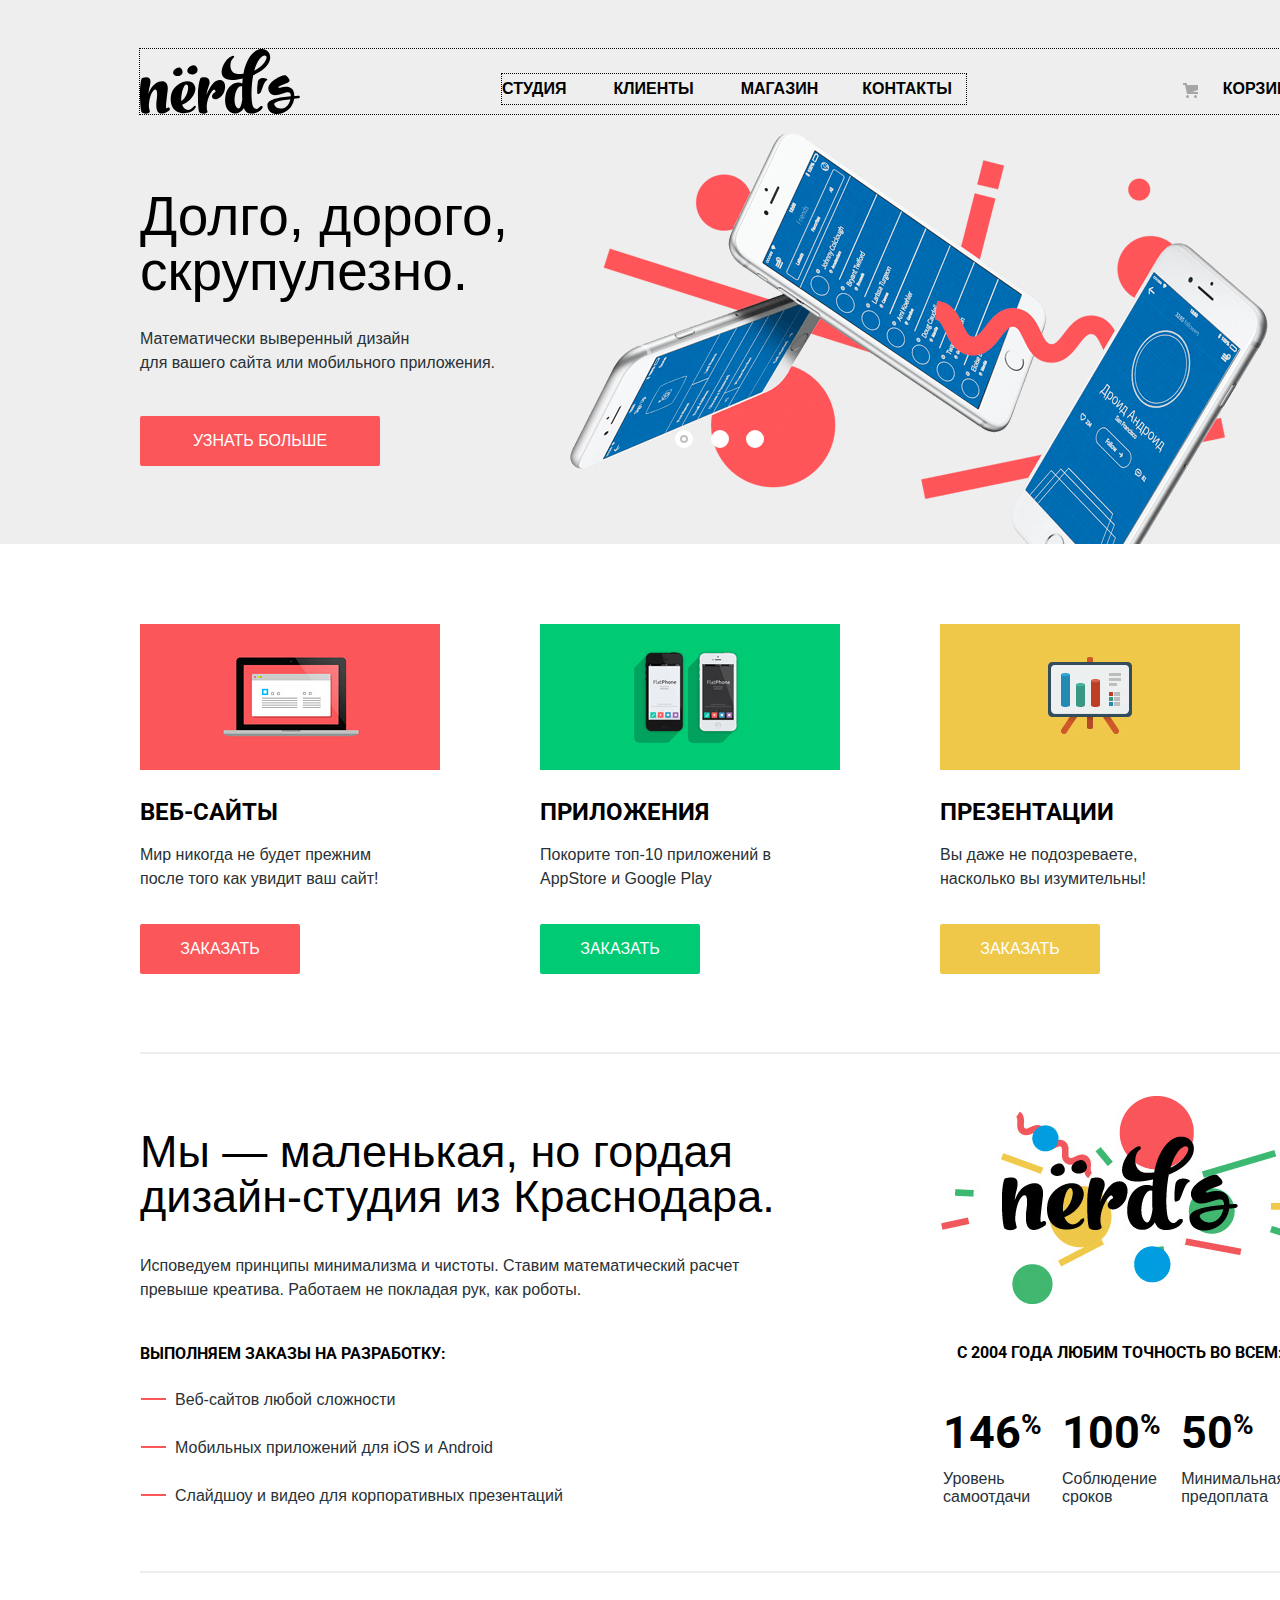
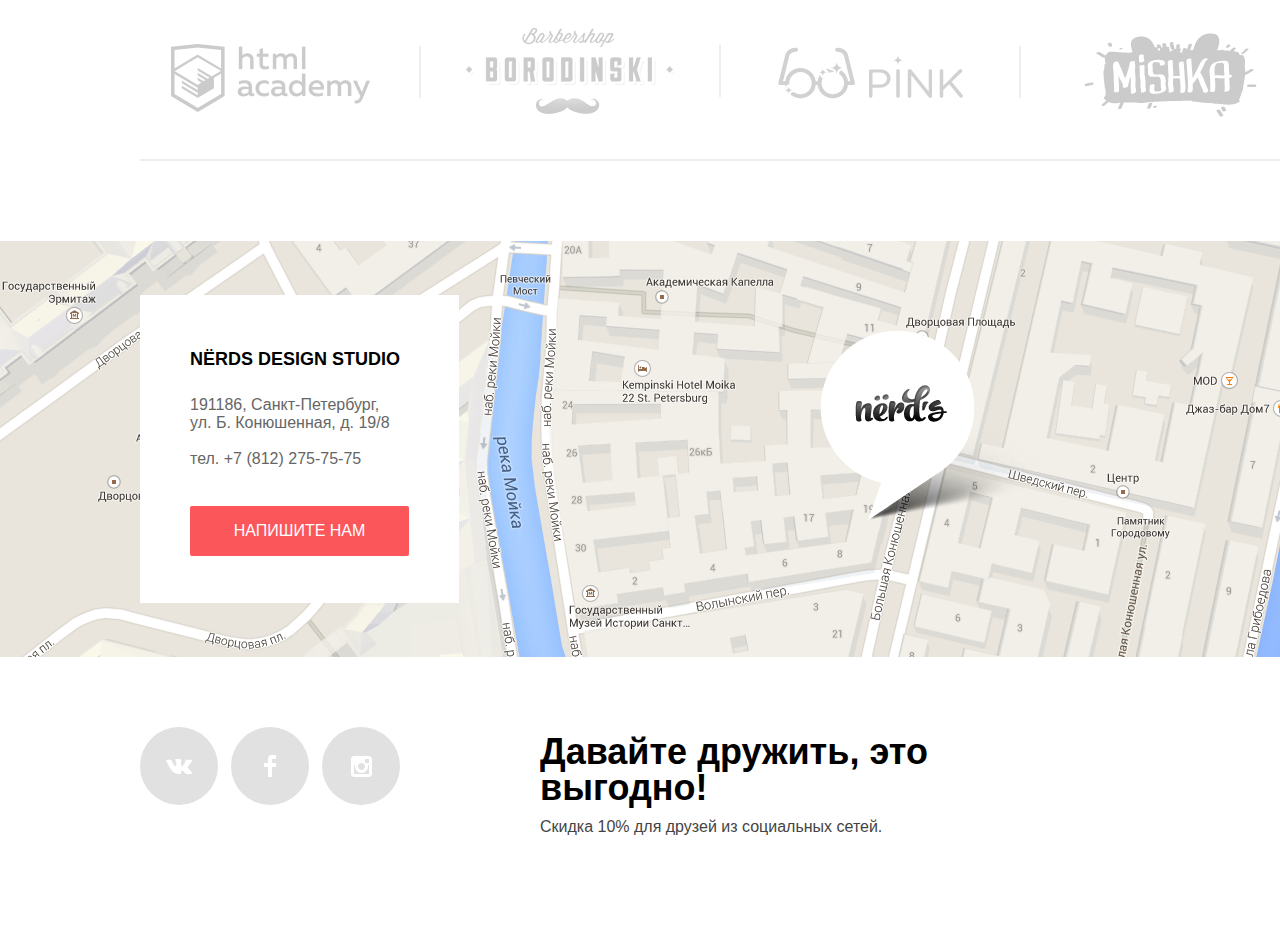
==== 140097-nerds-master/index.html @ 8134e1c3 "Декоративные элементы личного проекта" ====
<!DOCTYPE html>
<html lang="ru">
  <head>
    <meta charset="utf-8">
    <title>HTML Academy: Нёрдс</title>
    <link href="css/normalize.css" rel="stylesheet">
    <link href="css/style.css" rel="stylesheet">
    <link href="https://fonts.googleapis.com/css?family=Roboto:400,500,700&amp;subset=cyrillic" rel="stylesheet">
  </head>
  <body>
    <header class="main-header">
      <div class="container">
        <nav class="main-menu">
          <img class="logo" src="img/svg-nerds/nerds-logo.svg" width="160" height="65" alt="Логотип студии Нёрдс" title="Нёрдс - дизайн-студия из Краснодара">
          <ul class="main-menu-navigation">
            <li class="main-menu-item"><a href="about.html">Студия</a></li>
            <li class="main-menu-item"><a href="clients.html">Клиенты</a></li>
            <li class="main-menu-item"><a href="catalog.html">Магазин</a></li>
            <li class="main-menu-item"><a href="contacts.html">Контакты</a></li>
          </ul>
          <ul class="main-menu-cart">
            <li class="main-menu-item cart"><a href="cart.html">Корзина</a></li>
          </ul>
        </nav>
      </div>
    </header>
    <main class="main-content">
      <section class="features">
        <div class="container feature-container">
          <h1 class="visually-hidden">Особенности студии Нёрдс</h1>
          <input type="radio" id="btn-1" name="toggle" checked>
          <input type="radio" id="btn-2" name="toggle">
          <input type="radio" id="btn-3" name="toggle">
          <div class="slider-controls">
            <label for="btn-1"></label>
            <label for="btn-2"></label>
            <label for="btn-3"></label>
          </div>
          <div class="slides">
            <div class="feature-block">
              <div class="feature-item feature-item-1">
                <p class="feature-item-title">Долго, дорого, скрупулезно.</p>
                <p>Математически выверенный дизайн<br> для вашего сайта или мобильного приложения.</p>
                <a class="btn feature-btn" href="catalog.html">Узнать больше</a>
              </div>
            </div>
            <div class="feature-block">
               <div class="feature-item feature-item-2">
                <p class="feature-item-title">Любим математику как никто другой</p>
                <p>Никакого креатива, только математические формулы для расчета идеальных пропорций.</p>
                <a class="btn feature-btn" href="catalog.html">Узнать больше</a>
              </div>
            </div>
            <div class="feature-block">
              <div class="feature-item feature-item-3">
                <p class="feature-item-title">Только ночь, только хардкор</p>
                <p>Работать днем, как все? Мы против этого.<br> Ближе к полуночи работа только начинается.</p>
                <a class="btn feature-btn" href="catalog.html">Узнать больше</a>
              </div>
            </div>
          </div>
        </div>
      </section>
      <section class="products">
        <div class="container product-block">
          <h2 class="visually-hidden">Продукты студии Нёрдс</h2>
          <div class="product-item product-item-site">
            <img src="img/illustration-1.png" width="300" height="146" alt="Веб-сайты">
            <h3 class="title-3">Веб-сайты</h3>
            <p>Мир никогда не будет прежним после того как увидит ваш сайт!</p>
            <a class="btn order-btn order-site-btn" href="order.html">Заказать</a>
          </div>
          <div class="product-item product-item-app">
            <img src="img/illustration-2.png" width="300" height="146" alt="Приложения">
            <h3 class="title-3">Приложения</h3>
            <p>Покорите топ-10 приложений в AppStore и Google Play</p>
            <a class="btn order-btn order-app-btn" href="order.html">Заказать</a>
          </div>
          <div  class="product-item product-item-presentation">
            <img src="img/illustration-3.png" width="300" height="146" alt="Презентации">
            <h3 class="title-3">Презентации</h3>
            <p>Вы даже не подозреваете, насколько вы изумительны!</p>
            <a class="btn order-btn order-presentation-btn" href="order.html">Заказать</a>
          </div>
        </div>
        <div class="bottom-line"></div>
      </section>
      <section class="about-us">
        <div class="container about-us-block">
          <div class="about-us-description">
            <h2 class="title-2">Мы — маленькая, но гордая дизайн-студия из Краснодара.</h2>
            <p>Исповедуем принципы минимализма и чистоты. Ставим математический расчет превыше креатива.
            Работаем не покладая рук, как роботы.</p>
            <h3 class="title-about-us">Выполняем заказы на разработку:</h3>
            <ul class="abilities">
              <li class="ability-item">Веб-сайтов любой сложности</li>
              <li class="ability-item">Мобильных приложений для iOS и Android</li>
              <li class="ability-item">Слайдшоу и видео для корпоративных презентаций</li>
            </ul>
          </div>
          <div class="about-us-advantage">
            <img src="img/nerds-illustration.png" width="360" height="208" alt="Нёрдс - дизайн-студия из Краснодара" title="Нёрдс - дизайн-студия из Краснодара">
            <table class="advantages">
              <caption class="title-about-us">С 2004 года любим точность во всем:</caption>
              <tr class="advantage-percent">
                <th class="advantage-percent-item">146<sup>%</sup></th>
                <th class="advantage-percent-item">100<sup>%</sup></th>
                <th class="advantage-percent-item">50<sup>%</sup></th>
              </tr>
              <tr class="advantage-percent">
                <td class="advantage-percent-title">Уровень самоотдачи</td>
                <td class="advantage-percent-title">Соблюдение сроков</td>
                <td class="advantage-percent-title">Минимальная предоплата</td>
              </tr>
            </table>
          </div>
        </div>
        <div class="bottom-line"></div>
      </section>
      <section class="partners">
        <div class="container">
          <h2 class="visually-hidden">Партнеры студии Нёрдс</h2>
          <ul class="partners-block">
            <li class="partner-1"><a href="https://htmlacademy.ru/intensive/htmlcss"><img src="img/logo-1.png" width="199" height="68" alt="Логотип HTML Академии" title="HTML Академия"></a></li>
            <li class="partner-2"><a href="#"><img src="img/logo-2.png" width="209" height="90" alt="Логотип Барбершопа Бородинский" title="Барбершоп Бородинский"></a></li>
            <li class="partner-3"><a href="#"><img src="img/logo-3.png" width="185" height="52" alt="Логотип проекта PiNK" title="Яркий мир вместе с PiNK"></a></li>
            <li class="partner-4"><a href="#"><img src="img/logo-4.png" width="173" height="84" alt="Логотип магазина игрушек Mishka" title="Магазин игрушек Mishka"></a></li>
          </ul>
        </div>
        <div class="bottom-line last-bottom-line"></div>
      </section>
      <section class="map">
        <h2 class="visually-hidden">Местонахождение студии Нёрдс</h2>
        <img src="img/map.png" width="1440" height="416" alt="Студия Нёрдс на карте города">
        <div class="writetous">
          <div class="writetous-container">
            <p>Nёrds design studio</p>
            <p>191186, Санкт-Петербург,<br> ул. Б. Конюшенная, д. 19/8</p>
            <p>тел. +7 (812) 275-75-75</p>
            <a class="btn writetous-btn" href="writetous.html">Напишите нам</a>
          </div>
        </div>
      </section>
      <section class="writetous-modal">
        <div class="writetous-modal-container">
          <button class="close-btn"></button>
          <h2 class="title-2 writetous-modal-title">Напишите нам</h2>
          <form class="modal-user-form" action="/echo" method="post">
            <label class="userdata" for="username-field">Ваше имя:</label>
            <label class="userdata" for="e-mail-field">Ваш e-mail:</label>
            <div class="text-fields">
              <input class="userdata-text" type="text" name="username" id="username-field" placeholder="Представьтесь, пожалуйста">
              <input class="userdata-text" type="text" name="e-mail" id="e-mail-field" placeholder="Для отправки ответа">
            </div>
            <label class="userdata" for="message-field">Текст письма:</label>
            <textarea class="message-text" name="usertext" rows="5" id="message-field" placeholder="В свободной форме"></textarea>
            <button class="btn btn-form" type="button">Отправить</button>
          </form>
        </div>
      </section>
    </main>
    <footer class="main-footer">
      <div class="container">
        <div class="footer-container">
          <ul class="social">
            <li><a class="social-btn social-btn-vk" href="https://vk.com"><span class="visually-hidden">Вконтакте</span></a></li>
            <li><a class="social-btn social-btn-fb" href="https://facebook.com"><span class="visually-hidden">Фейсбук</span></a></li>
            <li><a class="social-btn social-btn-insta" href="https://www.instagram.com/"><span class="visually-hidden">Инстаграм</span></a></li>
          </ul>
          <div class="friendship">
            <span>Давайте дружить, это выгодно!</span>
            <span>Скидка 10% для друзей из социальных сетей.</span>
          </div>
        </div>
      </div>
    </footer>
  </body>
</html>
---- 140097-nerds-master/css/style.css ----
html {
  box-sizing: border-box;
  margin: 0 auto;
}

*, *:before, *:after {
  box-sizing: inherit;
}

html,
body {
  width: 1440px;
  min-width: 1200px;
  font-size: 16px;
  line-height: 24px;
  font-family: "Roboto Regular", "Arial", sans-serif;
  font-weight: normal;
  color: #283136;
  background-color: #ffffff;
}

a {
  font-weight: bold;
  color: #000000;
  text-decoration: none;
  text-transform: uppercase;
}

/*img {
  max-width: 100%;
  height: auto;
}*/

.container {
  width: 1200px;
  margin: 0 auto;
  padding: 0 20px;
}

.main-header {
  display: flex;
  justify-content: center;
  background-color: #eeeeee;
}

.logo:hover {
  opacity: 0.8;
}

.logo:active {
  opacity: 0.3;
}

.main-menu {
  display: flex;
  justify-content: flex-start;
  align-items: center;
  width: 1160px;
  margin: 0;
  margin-top: 49px;
  padding: 0;
  font-size: 16px;
  line-height: 30px;
  font-family: "Roboto Medium", "Arial", sans-serif;
  font-weight: normal;
  color: #000000;
  outline: 1px dotted black;
}

.main-menu-navigation {
  display: flex;
  justify-content: flex-start;
  width: 600px;
  margin: 0;
  margin-top: 14px;
  margin-left: 202px;
  padding: 0;
  outline: 1px dotted black;
}

.main-menu-navigation li {
  margin-right: 47px;
}

.main-menu-navigation li:nth-child(3) {
  margin-right: 44px;
}

.main-menu-navigation li:last-child {
  margin-left: 0;
  margin-right: 0;
}

.main-menu-cart {
  display: flex;
  justify-content: flex-end;
  width: 115px;
  margin: 0;
  margin-top: 14px;
  margin-left: 245px;
  padding: 0;
}

.cart {
  position: relative;
}

.cart::before {
  content: "";
  position: absolute;
  width: 16px;
  height: 16px;
  left: -40px;
  top: 9px;
  background-image: url("../img/svg-nerds/cart-icon.svg");
  background-repeat: no-repeat;
}

.main-menu-item {
  list-style: none;
}

.main-menu-item a:hover {
  color: #fb565a;
}

.main-menu-item a:active {
  color: #000000;
  opacity: 0.3;
}

.current-menu-item {
  border-bottom: 2px solid #fb565a;
  padding-bottom: 4px;
  box-sizing: border-box;
}

.features {
  display: flex;
  height: 430px;
  background-color: #eeeeee;
}

.btn {
  display: inline-block;
  font-size: 16px;
  line-height: 18px;
  font-family: "Roboto Medium", "Arial", sans-serif;
  font-weight: normal;
  text-align: center;
  vertical-align: middle;
  color: #ffffff;
  border-radius: 2px;
  padding: 16px 0;
  cursor: pointer;
}

.feature-btn {
  width: 240px;
  height: 50px;
  background-color: #fb565a;
}

.feature-btn:hover {
  background-color: #e74246;
}

.feature-btn:active {
  color: rgba(255, 255, 255, 0.302);
  background-color: #d7373b;
  box-shadow: inset 0 3px 0 0 rgba(0, 1, 1, 0.1);
}

.feature-item {
  height: 280px;
  margin-top: 75px;
}

.feature-item-1 {
  width: 380px;
}

.feature-item-2 {
  width: 530px;
}

.feature-item-3 {
  width: 460px;
}

.feature-item-2 p:nth-child(2) {
  padding-right: 90px;
}

.feature-item p:nth-child(2) {
  margin-bottom: 41px;
}

.feature-item-title {
  font-size: 55px;
  line-height: 55px;
  font-family: "Roboto Medium", "Arial", sans-serif;
  font-weight: normal;
  color: #000000;
  text-align: left;
  margin-bottom: 28px;
}

.feature-container {
  position: relative;
  width: 1200px;
  height: 430px;
  margin: 0 auto;
}

.feature-container input[type=radio] {
    position: absolute;
    opacity: 0;
}

.slider-controls {
  display: flex;
  justify-content: space-between;
  position: absolute;
  left: 555px;
  top: 316px;
  width: 89px;
  height: 18px;
  margin: 0 auto;
  z-index: 1000;
}

.slider-controls label{
  display: inline-block;
  width: 18px;
  height: 18px;
  padding: 0;
  background-color: #ffffff;
  border: 5px solid white;
  border-radius: 50%;
  cursor: pointer;
}

#btn-1:checked ~ .slider-controls label[for="btn-1"],
#btn-2:checked ~ .slider-controls label[for="btn-2"],
#btn-3:checked ~ .slider-controls label[for="btn-3"] {
  background-color: #c1c1c1;
}

#btn-1:checked ~ .slider-controls label,
#btn-2:checked ~ .slider-controls label,
#btn-3:checked ~ .slider-controls label {
  position: relative;
}

#btn-1:checked ~ .slider-controls label::after,
#btn-2:checked ~ .slider-controls label::after,
#btn-3:checked ~ .slider-controls label::after {
  content: "";
  position: absolute;
  top: 25%;
  left: 25%;
  width: 4px;
  height: 4px;
  background-color: #ffffff;
  border-radius: 50%;
}

.slider-controls .active {
  background-color: #c1c1c1;
}

.feature-block {
  position: absolute;
  top: 0;
  left: 0;
  width: 100%;
  height: 100%;
  padding: 0 20px;
  overflow: hidden;
}

.feature-block {
  display: none;
}

#btn-1:checked ~ .slides .feature-block:nth-child(1) {
  display: block;
}

#btn-2:checked ~ .slides .feature-block:nth-child(2) {
  display: block;
}

#btn-3:checked ~ .slides .feature-block:nth-child(3) {
  display: block;
}

.feature-block:nth-child(1) {
  background-image: url("../img/slide1.png");
  background-position: 450px 18px;
  background-repeat: no-repeat;
}

.feature-block:nth-child(2) {
  background-image: url("../img/slide2.png");
  background-position: 515px 0;
  background-repeat: no-repeat;
}

.feature-block:nth-child(3) {
  background-image: url("../img/slide3.png");
  background-position: 420px 18px;
  background-repeat: no-repeat;
}

.products,
.about-us,
.partners,
.map,
.main-footer {
  width: 100%;
  background-color: #ffffff;
}

.products {
  margin-top: 80px;
}

.product-block {
  display: flex;
  justify-content: space-between;
  margin-bottom: 80px;
}

.product-item {
  width: 360px;
  height: 348px;
}

.product-item .title-3 {
  margin-top: 20px;
  margin-bottom: 10px;
}

.product-item p {
  max-width: 260px;
  margin-bottom: 33px;
}

.order-btn {
  width: 160px;
  height: 50px;
}

.order-site-btn {
  background-color: #fb565a;
}

.order-site-btn:hover {
  background-color: #e74246;
}

.order-site-btn:active {
  color: rgba(255, 255, 255, 0.302);
  background-color: #d7373b;
  box-shadow: inset 0 3px 0 0 rgba(0, 1, 1, 0.1);
}

.order-app-btn {
  background-color: #00ca74;
}

.order-app-btn:hover {
  background-color: #00bc6c;
}

.order-app-btn:active {
  color: rgba(255, 255, 255, 0.302);
  background-color: #00aa62;
  box-shadow: inset 0 3px 0 0 rgba(0, 1, 1, 0.1);
}

.order-presentation-btn {
  background-color: #efc84a;
}

.order-presentation-btn:hover {
  background-color: #eab534;
}

.order-presentation-btn:active {
  color: rgba(255, 255, 255, 0.302);
  background-color: #e5a722;
  box-shadow: inset 0 3px 0 0 rgba(0, 1, 1, 0.1);
}

.bottom-line {
  width: 1160px;
  height: 2px;
  margin-left: auto;
  margin-right: auto;
  background-color: #eeeeee;
}

.about-us-block {
  display: flex;
  justify-content: space-between;
  padding-bottom: 60px;
}

.about-us-description {
  width: 660px;
  margin-top: 38px;
}

.about-us-description .title-2 {
  margin-bottom: 35px;
}

.about-us-description p {
  margin-bottom: 40px;
}

.abilities {
  display: flex;
  justify-content: space-between;
  flex-direction: column;
  width: 435px;
  min-height: 120px;
  padding: 0;
  margin: 0;
  margin-top: 22px;
}

.about-us-advantage {
  width: 360px;
  height: 415px;
  margin-top: 42px;
}

.ability-item {
  position: relative;
  width: 430px;
  padding-left: 35px;
  list-style: none;
}

.ability-item::before {
  content: "";
  position: absolute;
  left: 1px;
  top: 10px;
  width: 25px;
  height: 2px;
  background-color: #fb565a;
}

.advantages {
  width: 360px;
  min-height: 100px;
  margin-top: 30px;
}

caption.title-about-us {
  margin-bottom: 60px;
}

.advantage-percent-item {
  width: 120px;
  text-align: left;
  vertical-align: top;
  font-size: 45px;
  line-height: 10.06px;
  font-family: "Roboto", "Arial", sans-serif;
  font-weight: bold;
  color: #000000;
}

.advantage-percent-item sup {
  font-size: 28px;
}

.advantage-percent-title {
  line-height: 18px;
  color: #283136;
}

.partners-block {
  display: flex;
  justify-content: space-between;
  align-items: center;
  width: 1160px;
  min-height: 100px;
  padding: 0;
  margin: 0;
  margin-top: 53px;
  margin-bottom: 33px;
  list-style: none;
}

.partners-block li {
  position: relative;
  width: 260px;
  min-height: 95px;
  text-align: center;
}

.partners-block a {
  opacity: 0.2;
}

.partner-1 {
  padding-top: 15px;
}

.partner-2 {
  padding-top: 0;
}

.partner-3 {
  padding-top: 18px;
}

.partner-4 {
  padding-top: 5px;
}

.partners-block li[class^="partner-"]:not(:last-child)::after {
  content: "";
  position: absolute;
  top: 17px;
  right: -21px;
  width: 2px;
  height: 52px;
  background-color: #eeeeee;
}

.partners-block a:hover {
  opacity: 1;
}

.partners-block a:active {
  opacity: 0.1;
}

.last-bottom-line {
  margin-bottom: 80px;
}

.title-1 {
  font-size: 55px;
  line-height: 55px;
  font-family: "Roboto Medium", "Arial", sans-serif;
  font-weight: normal;
  color: #000000;
}

.title-2 {
  font-size: 45px;
  line-height: 45px;
  font-family: "Roboto Medium", "Arial", sans-serif;
  font-weight: normal;
  color: #000000;
}

.title-about-us {
  font-size: 16px;
  line-height: 24px;
  font-family: "Roboto", "Arial", sans-serif;
  font-weight: bold;
  color: #000000;
  text-transform: uppercase;
}

.map {
  position: relative;
}

.map::before {
  content: "";
  position: absolute;
  left: 820px;
  top: 89px;
  width: 231px;
  height: 190px;
  background-image: url("../img/map-marker.png");
  background-repeat: no-repeat;
}

.writetous {
  width: 319px;
  min-height: 308px;
  position: absolute;
  top: 54px;
  left: 140px;
  background-color: #ffffff;
}

.writetous-container {
  width: 219px;
  margin: 0 auto;
  padding: 0;
  text-align: left;
}

.writetous p,
.catalog-item-description p {
  font-family: "Roboto Regular", "Arial", sans-serif;
  line-height: 18px;
  color: #666666;
}

.writetous-container p:first-child {
  margin-top: 49px;
  font-size: 18px;
  line-height: 30px;
  font-weight: bold;
  color: #000000;
  text-transform: uppercase;
}

.writetous-container p:nth-child(2) {
  margin-top: 22px;
}

.writetous-container p:nth-child(3) {
  margin-top: 18px;
}

a.writetous-btn {
  width: 219px;
  height: 50px;
  margin-top: 22px;
  background-color: #fb565a;
}

a.writetous-btn:hover {
  background-color: #e74246;
}

a.writetous-btn:active {
  color: rgba(255, 255, 255, 0.302);
  background-color: #d7373b;
  box-shadow: inset 0 3px 0 0 rgba(0, 1, 1, 0.1);
}

.writetous-modal {
  display: none;
  position: fixed;
  left: 240px;
  top: 5%;
  width: 960px;
  min-height: 590px;
  margin: 0 auto;
  padding: 0;
  background-color: #ffffff;
  box-shadow: 0 20px 60px 0 rgba(0, 1, 1, 0.75);
}

.display-modal {
  display:block;
}

.writetous-modal-container {
  position: relative;
  display: flex;
  justify-content: flex-start;
  flex-direction: column;
  width: 760px;
  min-height: 590px;
  padding: 0;
  margin: 0 auto;
  margin-top: 10px;
}

.writetous-modal-container .modal-user-form {
  padding: 0;
  margin: 0;
}

.writetous-modal-title {
  padding: 0;
  margin: 0;
  margin-top: 65px;
}

.close-btn {
  position: absolute;
  top: 78px;
  right: -10px;
  width: 21px;
  height: 21px;
  font-size: 0;
  background-color: transparent;
  border: 0;
  cursor: pointer;
  background-image: url("../img/svg-nerds/close-cross.svg");
  background-position: 50% 50%;
  background-repeat: no-repeat;
  opacity: 0.3;
}

.close-btn:hover {
  opacity: 1;
}

.close-btn:active {
  opacity: 0.1;
}

.userdata {
  display: inline-block;
  width: 360px;
  padding: 0;
  margin: 0;
  margin-top: 43px;
  line-height: 18px;
  font-weight: bold;
  color: #000000;
}

.userdata:first-child {
  margin-right: 36px;
}

.userdata:nth-of-type(3) {
  margin-top: 35px;
}

.message-text,
.userdata-text {
  padding: 0;
  margin: 0;
  margin-top: 6px;
  padding: 12px;
  border: 2px solid #d7dcde;
}

.message-text:hover,
.userdata-text:hover {
  border: 2px solid #b4b9bb;
}

.message-text:focus,
.userdata-text:focus {
  line-height: 18px;
  color: #000000;
  outline: none;
  border: 2px solid #000000;
}

.message-text:invalid,
.userdata-text:invalid {
  line-height: 18px;
  color: #e74246;
  border: 2px solid #e74246;
}

.text-fields {
  display: flex;
  justify-content: space-between;
}

.userdata-text {
  width: 360px;
  height: 50px;
}

.message-text {
  width: 760px;
  height: 118px;
}

.btn-form {
  width: 260px;
  height: 50px;
  margin-top: 42px;
  text-transform: uppercase;
  background-color: #fb565a;
  border: 0;
}

.btn-form:hover {
  background-color: #e74246;
}

.btn-form:active {
  color: rgba(255, 255, 255, 0.302);
  background-color: #d7373b;
  box-shadow: inset 0 3px 0 0 rgba(0, 1, 1, 0.1);
}

.main-footer {
  min-height: 217px;
}

.footer-container {
  display: flex;
  justify-content: space-between;
  width: 960px;
  min-height: 155px;
  margin-top: 52px;
  padding: 0;
}

.social {
  display: flex;
  justify-content: space-between;
  width: 260px;
  min-height: 75px;
  margin-top: 11px;
  padding-left: 0;
  list-style: none;
}

.social-btn {
  display: inline-block;
  width: 78px;
  height: 78px;
  border-radius: 50%;
  background-color: #e1e1e1;
  background-repeat: no-repeat;
  background-position: 50% 50%;
}

.social-btn:hover {
  background-color: #e74246;
}

.social-btn:active {
  background-color: #d7373b;
  box-shadow: inset 0 3px 0 0 rgba(0, 1, 1, 0.1);
}

.social-btn-vk {
  background-image: url("../img/svg-nerds/vk-icon.svg");
}

.social-btn-vk:active {
  background-image: url("../img/svg-nerds/vk-icon-active.svg");
}

.social-btn-fb {
  background-image: url("../img/svg-nerds/fb-icon.svg");
}

.social-btn-fb:active {
  background-image: url("../img/svg-nerds/fb-icon-active.svg");
}

.social-btn-insta {
  background-image: url("../img/svg-nerds/insta-icon.svg");
}

.social-btn-insta:active {
  background-image: url("../img/svg-nerds/insta-icon-active.svg");
}

.friendship {
  display: flex;
  flex-direction: column;
  justify-content: flex-start;
  width: 560px;
  min-height: 75px;
}

.friendship span:first-child {
  margin-top: 18px;
  font-size: 36px;
  line-height: 36px;
  font-weight: bold;
  color: #000000;
}

.friendship span:last-child {
  margin-top: 10px;
  line-height: 22px;
  color: #444444;
}

.catalog-title {
  display: flex;
  justify-content: center;
  width: 100%;
  height: 235px;
  padding-top: 31px;
  background-color: #eeeeee;
}

.catalog-container {
  display: flex;
  justify-content: space-between;
  margin-bottom: 60px;
}

.filters {
  width: 260px;
  height: 800px;
  margin-top: 35px;
  padding: 0;
}

.range-filter {
  width: 261px;
  margin: 50px auto;
}

.range-controls {
  position: relative;
  height: 81px;
  padding-top: 39px;
  padding-right: 21px;
  padding-left: 20px;
  margin-bottom: 14px;
  border-radius: 2px;
  background: #eeeeee;
}

.range-controls .scale {
  height: 2px;
  background: #d7dcde;
}

.range-controls .bar {
  width: 152px;
  height: 2px;
  background: #00ca74;
}

.range-controls .toggle {
  position: absolute;
  top: 30px;
  left: 0px;
  width: 20px;
  height: 20px;
  cursor: pointer;
  border: 8px solid #ffffff;
  border-radius: 50%;
  background-color: #ababab;
  box-shadow: 0 2px 1px 0 #cfcfcf;
}

.range-controls .toggle-min {
  left: 18px;
}

.range-controls .toggle-max {
  left: 160px;
}

.price-controls {
  font-size: 0;
}

.price-controls label {
  display: inline-block;
  width: 50%;
  font-size: 16px;
  text-transform: uppercase;
}

.max-price {
  text-align: right;
}

.price-controls input {
  font-family: "Roboto Regular", "Arial", sans-serif;
  font-size: 16px;
  line-height: 22px;
  width: 80px;
  margin-left: 10px;
  padding: 8px 10px;
  text-align: center;
  color: #283136;
  border: none;
  border-radius: 2px;
  background: #eeeeee;
}

.layouts {
  display: flex;
  flex-direction: column;
  justify-content: space-between;
  min-height: 105px;
  padding: 0;
  margin: 0;
  margin-bottom: 40px;
}

.layouts label {
  position: relative;
}

.layouts label:hover {
  color: #000000;
}

.layouts label::before {
  content: "";
  position: absolute;
  top: 0;
  left: -35px;
  width: 25px;
  height: 25px;
  margin: 0;
  padding: 0;
  background-image: url("../img/svg-nerds/radio-off.svg");
  background-repeat: no-repeat;
  background-position: 50% 50%;
  cursor: pointer;
  opacity: 0.4;
}

.layouts label:hover::before,
.layouts input[type=radio]:checked ~ label[for="adaptive-layout"]:hover::before,
.layouts input[type=radio]:checked ~ label[for="fixed-layout"]:hover::before,
.layouts input[type=radio]:checked ~ label[for="rubbery-layout"]:hover::before {
  opacity: 1;
}

.layouts label.disabled::before,
.layouts label.disabled:hover::before,
.layouts-features label.disabled::before,
.layouts-features label.disabled:hover::before {
  opacity: 0.1;
}

.layouts input[type=radio] {
  position: absolute;
  opacity: 0;
}

.layouts input[type=radio]:checked ~ label[for="adaptive-layout"]::before,
.layouts input[type=radio]:checked ~ label[for="fixed-layout"]::before,
.layouts input[type=radio]:checked ~ label[for="rubbery-layout"]::before {
  position: absolute;
  top: 0;
  left: -35px;
  width: 25px;
  height: 25px;
  margin: 0;
  padding: 0;
  background-image: url("../img/svg-nerds/radio-on.svg");
  background-repeat: no-repeat;
  background-position: 50% 50%;
  cursor: pointer;
  opacity: 0.4;
}

.layouts li {
  padding: 0;
  padding-left: 35px;
  margin: 0;
}

.disabled {
  color: #283136;
  opacity: 0.3;
}

.layouts li,
.layouts-features li {
  list-style: none;
}

.layouts label,
.layouts-features label,
.layouts-features label:hover {
  line-height: 20px;
  color: #283136;
  cursor: pointer;
}

.layouts-features {
  display: flex;
  flex-direction: column;
  justify-content: space-between;
  min-height: 190px;
  padding: 0;
  margin: 0;
  margin-bottom: 40px;
}

.layouts-features label {
  position: relative;
  padding-left: 1px;
}

.layouts-features label:hover {
  color: #000000;
}

.layouts-features label::before {
  content: "";
  position: absolute;
  top: -5px;
  left: -37px;
  width: 30px;
  height: 30px;
  margin: 0;
  padding: 0;
  background-image: url("../img/svg-nerds/checkbox-off.svg");
  background-repeat: no-repeat;
  background-position: 50% 50%;
  cursor: pointer;
  opacity: 0.4;
}

.layouts-features label:hover::before,
.layouts-features input[type=checkbox]:checked ~ label[for="layout-feature-slider"]:hover::before,
.layouts-features input[type=checkbox]:checked ~ label[for="layout-feature-features-block"]:hover::before,
.layouts-features input[type=checkbox]:checked ~ label[for="layout-feature-news-block"]:hover::before,
.layouts-features input[type=checkbox]:checked ~ label[for="layout-feature-gallery"]:hover::before,
.layouts-features input[type=checkbox]:checked ~ label[for="layout-feature-cart"]:hover::before {
  opacity: 1;
}

.layouts-features input[type=checkbox] {
  position: absolute;
  opacity: 0;
}

.layouts-features input[type=checkbox]:checked ~ label[for="layout-feature-slider"]::before,
.layouts-features input[type=checkbox]:checked ~ label[for="layout-feature-features-block"]::before,
.layouts-features input[type=checkbox]:checked ~ label[for="layout-feature-news-block"]::before,
.layouts-features input[type=checkbox]:checked ~ label[for="layout-feature-gallery"]::before,
.layouts-features input[type=checkbox]:checked ~ label[for="layout-feature-cart"]::before {
  position: absolute;
  top: -5px;
  left: -36px;
  width: 30px;
  height: 30px;
  margin: 0;
  padding: 0;
  background-image: url("../img/svg-nerds/checkbox-on.svg");
  background-repeat: no-repeat;
  background-position: 50% 50%;
  cursor: pointer;
  opacity: 0.4;
}

.layouts-features li {
  padding: 0;
  padding-left: 35px;
  margin: 0;
}

.filter-btn {
  width: 260px;
  height: 50px;
  line-height: 18px;
  font-family: "Roboto Medium", "Arial", sans-serif;
  font-weight: normal;
  color: #000000;
  text-transform: uppercase;
  border: 0;
  background-color: #eeeeee;
}

.filter-btn:hover {
  background-color: #dfdfdf;
}

.filter-btn:active {
  color: rgba(0, 0, 0, 0.3);
  background-color: #d5d5d5;
  box-shadow: inset 0 3px 0 0 rgba(0, 1, 1, 0.1);
}

.catalog {
  display: flex;
  flex-direction: column;
  justify-content: space-between;
  width: 800px;
  padding: 0;
  margin: 0;
  margin-top: 35px;
  background-color: #ffffff;
}

.sorting-container {
  display: flex;
  justify-content: space-between;
  align-self: flex-end;
  width: 760px;
  padding-top: 5px;
}

.sorting {
  font-size: 18px;
  line-height: 18px;
  font-weight: bold;
  color: #000000;
  text-transform: uppercase;
}

.sorting-menu {
  display: flex;
  justify-content: space-between;
  align-items: center;
  width: 360px;
}

.sorting-type {
  font-size: 14px;
  line-height: 18px;
  font-weight: normal;
  opacity: 0.3;
}

.sorting-type:hover {
  opacity: 0.6;
}

.sorting-type:active,
.sorting-type-current {
  opacity: 1;
}

.sorting-direction {
  display: inline-block;
  width: 11px;
  height: 10px;
  background-repeat: no-repeat;
  background-position: 50% 50%;
  opacity: 0.2;
}

.sorting-direction:hover {
  opacity: 0.6;
}

.sorting-direction-current,
.sorting-direction:active {
  opacity: 1;
}

.sorting-down {
  background-image: url("../img/svg-nerds/icon-down-dir.svg");
}

.sorting-up {
  background-image: url("../img/svg-nerds/icon-up-dir.svg");
}

.product-list {
  display: flex;
  justify-content: space-between;
  width: 800px;
  flex-wrap: wrap;
  margin: 0;
  margin-top: 79px;
}

.catalog-item {
  position: relative;
  width: 360px;
  height: 576px;
  margin-top: 72px;
  list-style: none;
}

.catalog-item:first-child,
.catalog-item:nth-child(2) {
  margin-top: 0;
}

.catalog-item::before {
  content: "";
  position: absolute;
  top: -39px;
  display: block;
  width: 360px;
  height: 40px;
  background-image: url("../img/svg-nerds/browser.svg");
  opacity: 0.12;
}

.catalog-item:hover::after {
  content: "";
  position: absolute;
  display: block;
  bottom: 0;
  width: 360px;
  height: 300px;
  box-shadow: 0 6px 15px 0 rgba(0, 1, 1, 0.25);
}

.catalog-item:hover .catalog-item-description {
  z-index: 1;
}

.catalog-item:hover::before {
  opacity: 1;
}

.catalog-item-description {
  display: block;
  position: absolute;
  width: 360px;
  height: 231px;
  bottom: 0;
  background-color: #eeeeee;
  text-align: center;
  z-index: -1;
}

.catalog-item-description .title-item {
  margin: 0 auto;
  padding: 0;
  padding-top: 27px;
}

.catalog-item-description a {
  cursor: pointer;
}

.catalog-item-description p {
  padding: 0 80px;
  margin: 0 auto;
  margin-top: 10px;
}

.catalog-order-btn {
  width: 200px;
  height: 50px;
  background-color: #fb565a;
  margin-top: 32px;
  border: 0;
}

.catalog-order-btn:hover {
  background-color: #e74246;
}

.catalog-order-btn:active {
  background-color: #d7373b;
  box-shadow: inset 0 3px 0 0 rgba(0, 1, 1, 0.1);
}

.paginator {
  display: flex;
  justify-content: space-between;
  width: 443px;
  margin: 0;
  margin-left: 40px;
  margin-top: 60px;
  padding: 0;
  list-style: none;
}

.paginator-item {
  display: flex;
  justify-content: center;
  align-items: center;
  width: 50px;
  height: 50px;
  margin: 0;
  padding: 0;
  line-height: 18px;
  font-family: "Roboto Medium", "Arial", sans-serif;
  color: #000000;
  background-color: #eeeeee;
}

.paginator-item:last-child {
  width: 260px;
}

.paginator-item:hover {
  background-color: #dfdfdf;
}

.paginator-item:active {
  color: rgba(0, 0, 0, 0.3);
  background-color: #d5d5d5;
  box-shadow: inset 0 3px 0 0 rgba(0, 1, 1, 0.1);
}

.paginator-item-current,
.paginator-item-current:hover,
.paginator-item-current:focus,
.paginator-item-current:active {
  background-color: #ffffff;
  border: 3px solid #dbdbdb;
  box-sizing: border-box;
}

.title-3 {
  font-size: 24px;
  line-height: 30px;
  font-family: "Roboto", "Arial", sans-serif;
  font-weight: bold;
  color: #000000;
  text-transform: uppercase;
}

.title-item {
  font-size: 18px;
  line-height: 30px;
  font-family: "Roboto", "Arial", sans-serif;
  font-weight: bold;
  color: #000000;
  text-transform: uppercase;
}

.visually-hidden {
  position: absolute;
  clip: rect(0 0 0 0);
  width: 1px;
  height: 1px;
  margin: -1px;
}
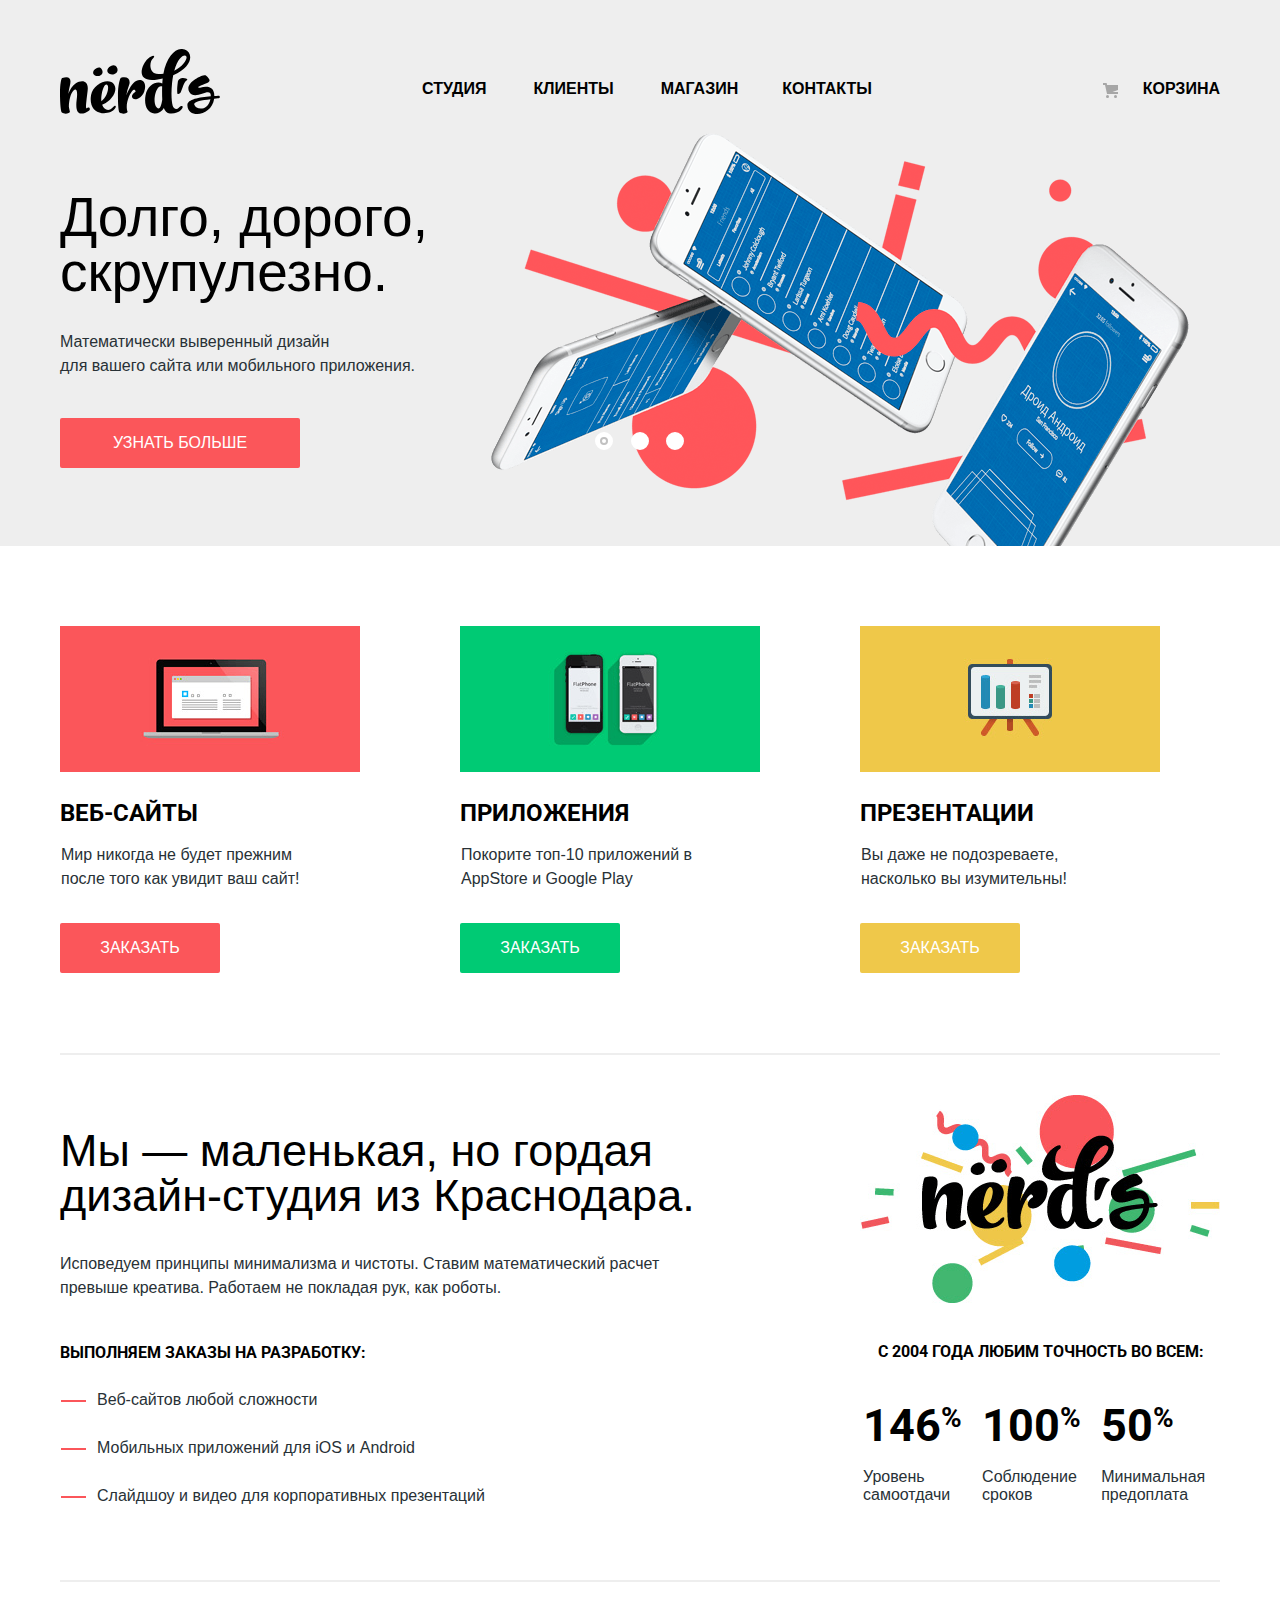
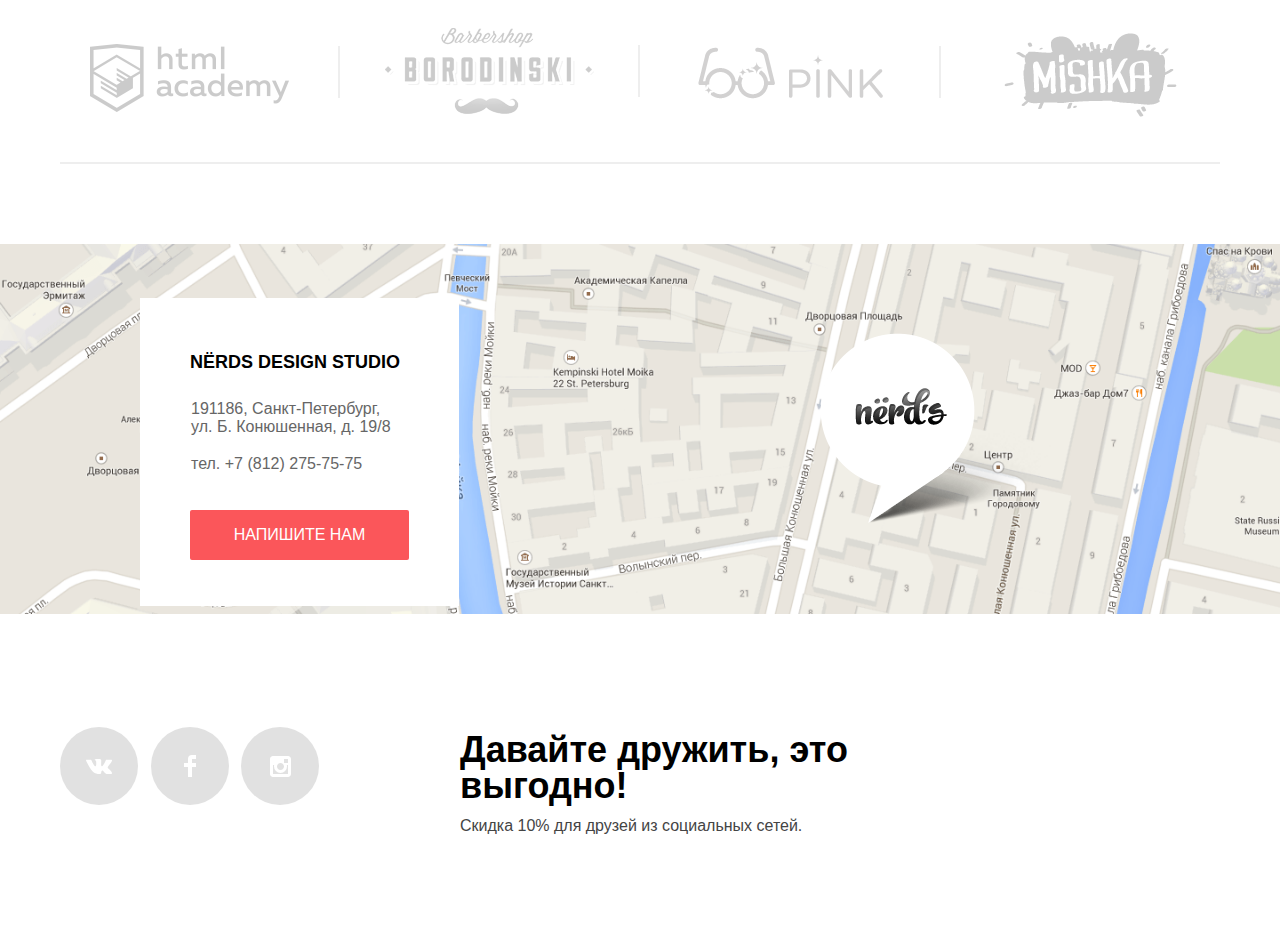
==== commit f517403e: "Декоративные элементы личного проекта" ====
--- a/140097-nerds-master/index.html
+++ b/140097-nerds-master/index.html
@@ -11,7 +11,7 @@
     <header class="main-header">
       <div class="container">
         <nav class="main-menu">
-          <img class="logo" src="img/svg-nerds/nerds-logo.svg" width="160" height="65" alt="Логотип студии Нёрдс" title="Нёрдс - дизайн-студия из Краснодара">
+          <a><img class="logo" src="img/svg-nerds/nerds-logo.svg" width="160" height="65" alt="Логотип студии Нёрдс" title="Нёрдс - дизайн-студия из Краснодара"></a>
           <ul class="main-menu-navigation">
             <li class="main-menu-item"><a href="about.html">Студия</a></li>
             <li class="main-menu-item"><a href="clients.html">Клиенты</a></li>
@@ -131,7 +131,6 @@
       </section>
       <section class="map">
         <h2 class="visually-hidden">Местонахождение студии Нёрдс</h2>
-        <img src="img/map.png" width="1440" height="416" alt="Студия Нёрдс на карте города">
         <div class="writetous">
           <div class="writetous-container">
             <p>Nёrds design studio</p>
--- a/140097-nerds-master/css/style.css
+++ b/140097-nerds-master/css/style.css
@@ -9,8 +9,8 @@
 
 html,
 body {
-  width: 1440px;
   min-width: 1200px;
+  max-width: 1440px;
   font-size: 16px;
   line-height: 24px;
   font-family: "Roboto Regular", "Arial", sans-serif;
@@ -26,11 +26,6 @@
   text-transform: uppercase;
 }
 
-/*img {
-  max-width: 100%;
-  height: auto;
-}*/
-
 .container {
   width: 1200px;
   margin: 0 auto;
@@ -64,18 +59,18 @@
   font-family: "Roboto Medium", "Arial", sans-serif;
   font-weight: normal;
   color: #000000;
-  outline: 1px dotted black;
 }
 
 .main-menu-navigation {
   display: flex;
   justify-content: flex-start;
+  align-items: flex-start;
+  min-height: 40px;
   width: 600px;
   margin: 0;
   margin-top: 14px;
   margin-left: 202px;
   padding: 0;
-  outline: 1px dotted black;
 }
 
 .main-menu-navigation li {
@@ -94,6 +89,8 @@
 .main-menu-cart {
   display: flex;
   justify-content: flex-end;
+  align-items: flex-start;
+  min-height: 40px;
   width: 115px;
   margin: 0;
   margin-top: 14px;
@@ -137,7 +134,7 @@
 
 .features {
   display: flex;
-  height: 430px;
+  height: 422px;
   background-color: #eeeeee;
 }
 
@@ -173,7 +170,7 @@
 
 .feature-item {
   height: 280px;
-  margin-top: 75px;
+  margin-top: 66px;
 }
 
 .feature-item-1 {
@@ -193,7 +190,7 @@
 }
 
 .feature-item p:nth-child(2) {
-  margin-bottom: 41px;
+  margin-bottom: 40px;
 }
 
 .feature-item-title {
@@ -203,7 +200,7 @@
   font-weight: normal;
   color: #000000;
   text-align: left;
-  margin-bottom: 28px;
+  margin-bottom: 30px;
 }
 
 .feature-container {
@@ -223,7 +220,7 @@
   justify-content: space-between;
   position: absolute;
   left: 555px;
-  top: 316px;
+  top: 308px;
   width: 89px;
   height: 18px;
   margin: 0 auto;
@@ -298,19 +295,19 @@
 
 .feature-block:nth-child(1) {
   background-image: url("../img/slide1.png");
-  background-position: 450px 18px;
+  background-position: 451px 9px;
   background-repeat: no-repeat;
 }
 
 .feature-block:nth-child(2) {
   background-image: url("../img/slide2.png");
-  background-position: 515px 0;
+  background-position: 517px 0;
   background-repeat: no-repeat;
 }
 
 .feature-block:nth-child(3) {
   background-image: url("../img/slide3.png");
-  background-position: 420px 18px;
+  background-position: 421px 19px;
   background-repeat: no-repeat;
 }
 
@@ -330,22 +327,28 @@
 .product-block {
   display: flex;
   justify-content: space-between;
-  margin-bottom: 80px;
+  margin-bottom: 77px;
 }
 
 .product-item {
   width: 360px;
-  height: 348px;
+  min-height: 350px;
 }
 
 .product-item .title-3 {
-  margin-top: 20px;
-  margin-bottom: 10px;
+  padding: 0;
+  margin: 0;
+  margin-top: 19px;
+  padding-bottom: 4px;
 }
 
 .product-item p {
   max-width: 260px;
-  margin-bottom: 33px;
+  padding: 0;
+  padding-top: 11px;
+  padding-bottom: 32px;
+  margin: 0;
+  margin-left: 1px;
 }
 
 .order-btn {
@@ -406,20 +409,20 @@
 .about-us-block {
   display: flex;
   justify-content: space-between;
-  padding-bottom: 60px;
+  padding-bottom: 70px;
 }
 
 .about-us-description {
   width: 660px;
-  margin-top: 38px;
+  margin-top: 36px;
 }
 
 .about-us-description .title-2 {
-  margin-bottom: 35px;
+  margin-bottom: 34px;
 }
 
 .about-us-description p {
-  margin-bottom: 40px;
+  margin-bottom: 41px;
 }
 
 .abilities {
@@ -430,19 +433,19 @@
   min-height: 120px;
   padding: 0;
   margin: 0;
-  margin-top: 22px;
+  margin-top: 23px;
 }
 
 .about-us-advantage {
   width: 360px;
   height: 415px;
-  margin-top: 42px;
+  margin-top: 40px;
 }
 
 .ability-item {
   position: relative;
-  width: 430px;
-  padding-left: 35px;
+  min-width: 430px;
+  padding-left: 37px;
   list-style: none;
 }
 
@@ -450,7 +453,7 @@
   content: "";
   position: absolute;
   left: 1px;
-  top: 10px;
+  top: 12px;
   width: 25px;
   height: 2px;
   background-color: #fb565a;
@@ -458,23 +461,30 @@
 
 .advantages {
   width: 360px;
-  min-height: 100px;
+  height: 90px;
   margin-top: 30px;
+  margin-left: 1px;
 }
 
 caption.title-about-us {
-  margin-bottom: 60px;
+  padding: 0;
+  margin: 0;
+  margin-bottom: 40px;
 }
 
 .advantage-percent-item {
   width: 120px;
+  height: 50px;
   text-align: left;
-  vertical-align: top;
+  vertical-align: middle;
   font-size: 45px;
   line-height: 10.06px;
   font-family: "Roboto", "Arial", sans-serif;
   font-weight: bold;
   color: #000000;
+  padding: 0;
+  padding-bottom: 10px;
+  margin: 0;
 }
 
 .advantage-percent-item sup {
@@ -484,6 +494,15 @@
 .advantage-percent-title {
   line-height: 18px;
   color: #283136;
+  vertical-align: middle;
+  padding: 0;
+  padding-top: 10px;
+  margin: 0;
+}
+
+.partners {
+  margin: 0;
+  padding: 0;
 }
 
 .partners-block {
@@ -494,14 +513,14 @@
   min-height: 100px;
   padding: 0;
   margin: 0;
-  margin-top: 53px;
-  margin-bottom: 33px;
+  margin-top: 44px;
+  margin-bottom: 36px;
   list-style: none;
 }
 
 .partners-block li {
   position: relative;
-  width: 260px;
+  width: 259px;
   min-height: 95px;
   text-align: center;
 }
@@ -575,6 +594,10 @@
 
 .map {
   position: relative;
+  height: 420px;
+  background-image: url("../img/map.png");
+  background-repeat: no-repeat;
+  background-size: 100%;
 }
 
 .map::before {
@@ -588,6 +611,11 @@
   background-repeat: no-repeat;
 }
 
+/*.map img {
+  max-width: 100%;
+  height: auto;
+}*/
+
 .writetous {
   width: 319px;
   min-height: 308px;
@@ -609,6 +637,8 @@
   font-family: "Roboto Regular", "Arial", sans-serif;
   line-height: 18px;
   color: #666666;
+  margin: 0;
+  padding: 0;
 }
 
 .writetous-container p:first-child {
@@ -621,17 +651,19 @@
 }
 
 .writetous-container p:nth-child(2) {
-  margin-top: 22px;
+  margin-top: 23px;
+  margin-left: 1px;
 }
 
 .writetous-container p:nth-child(3) {
-  margin-top: 18px;
+  margin-top: 19px;
+  margin-left: 1px;
 }
 
 a.writetous-btn {
   width: 219px;
   height: 50px;
-  margin-top: 22px;
+  margin-top: 37px;
   background-color: #fb565a;
 }
 
@@ -807,10 +839,11 @@
 .social {
   display: flex;
   justify-content: space-between;
-  width: 260px;
+  width: 259px;
+  margin: 0;
+  padding: 0;
   min-height: 75px;
   margin-top: 11px;
-  padding-left: 0;
   list-style: none;
 }
 
@@ -822,6 +855,7 @@
   background-color: #e1e1e1;
   background-repeat: no-repeat;
   background-position: 50% 50%;
+  background-size: auto;
 }
 
 .social-btn:hover {
@@ -866,7 +900,7 @@
 }
 
 .friendship span:first-child {
-  margin-top: 18px;
+  margin-top: 16px;
   font-size: 36px;
   line-height: 36px;
   font-weight: bold;
@@ -874,7 +908,7 @@
 }
 
 .friendship span:last-child {
-  margin-top: 10px;
+  margin-top: 11px;
   line-height: 22px;
   color: #444444;
 }
@@ -883,9 +917,13 @@
   display: flex;
   justify-content: center;
   width: 100%;
-  height: 235px;
-  padding-top: 31px;
+  height: 233px;
+  padding-top: 30px;
   background-color: #eeeeee;
+}
+
+.catalog-title .title-1 {
+  padding-right: 5px;
 }
 
 .catalog-container {
@@ -897,13 +935,17 @@
 .filters {
   width: 260px;
   height: 800px;
-  margin-top: 35px;
+  margin-right: 0;
+  margin-top: 36px;
   padding: 0;
 }
 
 .range-filter {
   width: 261px;
-  margin: 50px auto;
+  margin-left: auto;
+  margin-right: auto;
+  margin-top: 47px;
+  margin-bottom: 57px;
 }
 
 .range-controls {
@@ -978,6 +1020,10 @@
   background: #eeeeee;
 }
 
+.filters .title-item:nth-child(3) {
+  margin-bottom: 11px;
+}
+
 .layouts {
   display: flex;
   flex-direction: column;
@@ -985,7 +1031,7 @@
   min-height: 105px;
   padding: 0;
   margin: 0;
-  margin-bottom: 40px;
+  margin-bottom: 43px;
 }
 
 .layouts label {
@@ -1043,14 +1089,14 @@
   padding: 0;
   background-image: url("../img/svg-nerds/radio-on.svg");
   background-repeat: no-repeat;
-  background-position: 50% 50%;
+  background-position: center;
   cursor: pointer;
   opacity: 0.4;
 }
 
 .layouts li {
   padding: 0;
-  padding-left: 35px;
+  padding-left: 37px;
   margin: 0;
 }
 
@@ -1072,19 +1118,22 @@
   cursor: pointer;
 }
 
+.filters .title-item:nth-child(5) {
+  margin-bottom: 13px;
+}
+
 .layouts-features {
   display: flex;
   flex-direction: column;
   justify-content: space-between;
-  min-height: 190px;
-  padding: 0;
-  margin: 0;
-  margin-bottom: 40px;
+  min-height: 185px;
+  padding: 0;
+  margin: 0;
+  margin-bottom: 48px;
 }
 
 .layouts-features label {
   position: relative;
-  padding-left: 1px;
 }
 
 .layouts-features label:hover {
@@ -1095,9 +1144,9 @@
   content: "";
   position: absolute;
   top: -5px;
-  left: -37px;
-  width: 30px;
-  height: 30px;
+  left: -43px;
+  width: 35px;
+  height: 35px;
   margin: 0;
   padding: 0;
   background-image: url("../img/svg-nerds/checkbox-off.svg");
@@ -1127,10 +1176,10 @@
 .layouts-features input[type=checkbox]:checked ~ label[for="layout-feature-gallery"]::before,
 .layouts-features input[type=checkbox]:checked ~ label[for="layout-feature-cart"]::before {
   position: absolute;
-  top: -5px;
-  left: -36px;
-  width: 30px;
-  height: 30px;
+  top: -7px;
+  left: -41px;
+  width: 35px;
+  height: 35px;
   margin: 0;
   padding: 0;
   background-image: url("../img/svg-nerds/checkbox-on.svg");
@@ -1142,7 +1191,7 @@
 
 .layouts-features li {
   padding: 0;
-  padding-left: 35px;
+  padding-left: 37px;
   margin: 0;
 }
 
@@ -1184,7 +1233,8 @@
   justify-content: space-between;
   align-self: flex-end;
   width: 760px;
-  padding-top: 5px;
+  padding-top: 3px;
+  padding-right: 5px;
 }
 
 .sorting {
@@ -1196,17 +1246,32 @@
 }
 
 .sorting-menu {
-  display: flex;
-  justify-content: space-between;
-  align-items: center;
-  width: 360px;
+  /*display: flex;
+  justify-content: center;
+  align-items: center;*/
+  width: 405px;
+  margin-top: 14px;
 }
 
 .sorting-type {
+  display: inline-block;
   font-size: 14px;
   line-height: 18px;
   font-weight: normal;
   opacity: 0.3;
+  padding-top: 3px;
+}
+
+.sorting-type:nth-child(1) {
+  margin-left: 42px;
+}
+
+.sorting-type:nth-child(2) {
+  margin-left: 22px;
+}
+
+.sorting-type:nth-child(3) {
+  margin-left: 22px;
 }
 
 .sorting-type:hover {
@@ -1225,6 +1290,18 @@
   background-repeat: no-repeat;
   background-position: 50% 50%;
   opacity: 0.2;
+  padding-top: 3px;
+}
+
+.sorting-down {
+  margin-left: 43px;
+}
+
+.sorting-up {
+  padding: 0;
+  margin: 0;
+  margin-left: 10px;
+
 }
 
 .sorting-direction:hover {
@@ -1249,15 +1326,17 @@
   justify-content: space-between;
   width: 800px;
   flex-wrap: wrap;
-  margin: 0;
-  margin-top: 79px;
+  padding: 0;
+  padding-left: 39px;
+  margin: 0;
+  margin-top: 80px;
 }
 
 .catalog-item {
   position: relative;
   width: 360px;
   height: 576px;
-  margin-top: 72px;
+  margin-top: 73px;
   list-style: none;
 }
 
@@ -1299,7 +1378,7 @@
   display: block;
   position: absolute;
   width: 360px;
-  height: 231px;
+  min-height: 231px;
   bottom: 0;
   background-color: #eeeeee;
   text-align: center;
@@ -1309,7 +1388,7 @@
 .catalog-item-description .title-item {
   margin: 0 auto;
   padding: 0;
-  padding-top: 27px;
+  padding-top: 26px;
 }
 
 .catalog-item-description a {
@@ -1317,10 +1396,19 @@
 }
 
 .catalog-item-description p {
-  padding: 0 80px;
+  padding: 0 90px;
   margin: 0 auto;
-  margin-top: 10px;
-}
+  margin-top: 15px;
+}
+
+/*.catalog-item-description:nth-child(2) p {
+  padding: 0 60px;
+}
+
+.catalog-item-description:nth-child(5) p,
+.catalog-item-description:nth-child(6) p {
+  padding: 0 70px;
+}*/
 
 .catalog-order-btn {
   width: 200px;
